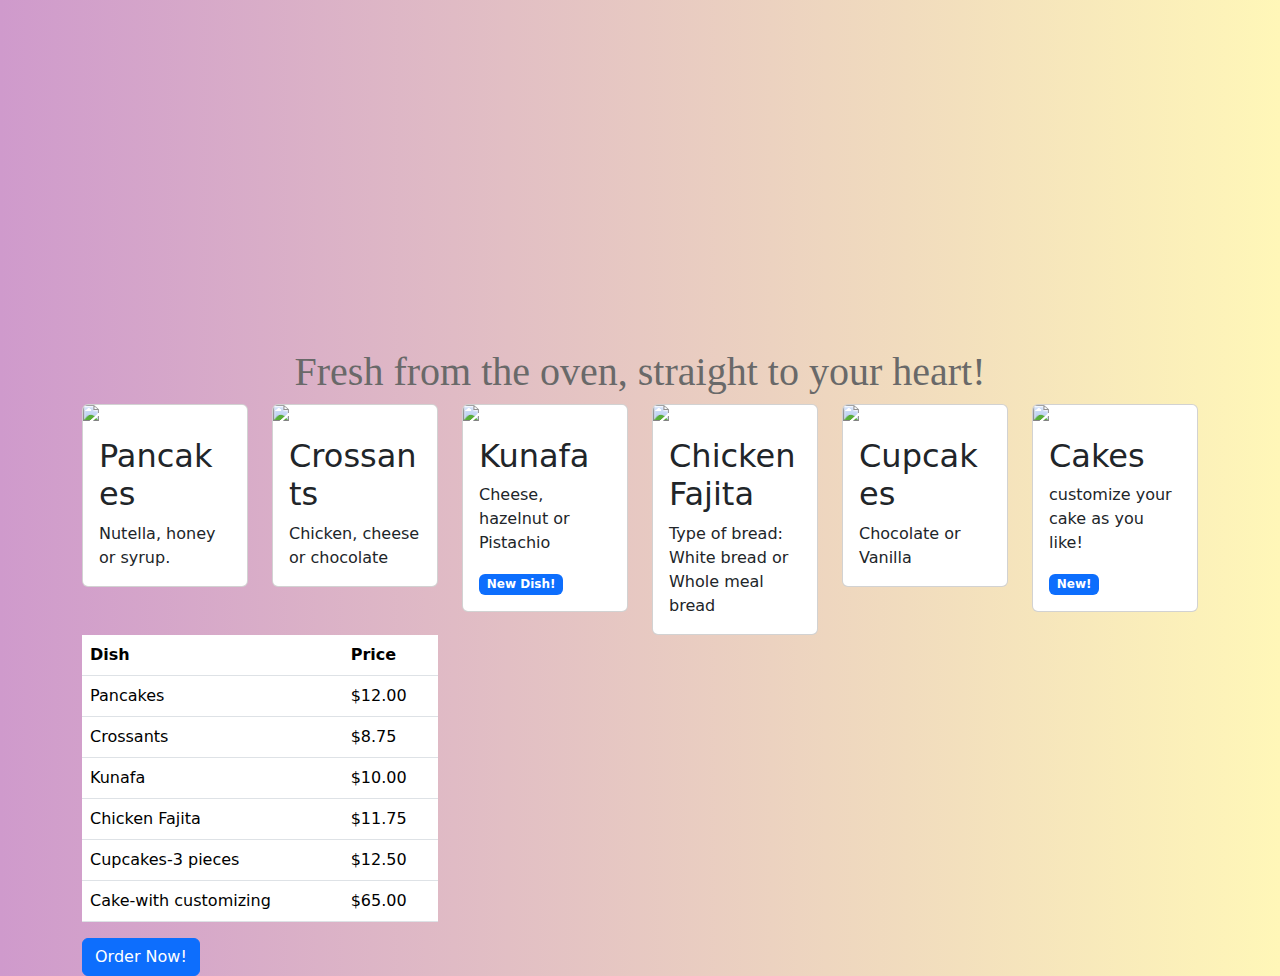
==== index.html @ f0bae674 "Added new items" ====
<!DOCTYPE html>
<html>

<head>
    <title> Lily's Bakery</title>
    <link href="https://cdn.jsdelivr.net/npm/bootstrap@5.3.3/dist/css/bootstrap.min.css" rel="stylesheet"
        integrity="sha384-QWTKZyjpPEjISv5WaRU9OFeRpok6YctnYmDr5pNlyT2bRjXh0JMhjY6hW+ALEwIH" crossorigin="anonymous">
    <link rel="stylesheet" href="stylee.css">
    <!--Placed the css file after the bootstrap so it overrides the bootstrap-->
    <link rel="icon" href="C:\Users\lilya\Downloads\Gold Cake Bakery Elegant Luxury Logo.jpg">
</head>

<body>
    <script src="https://cdn.jsdelivr.net/npm/bootstrap@5.3.3/dist/js/bootstrap.bundle.min.js"
        integrity="sha384-YvpcrYf0tY3lHB60NNkmXc5s9fDVZLESaAA55NDzOxhy9GkcIdslK1eN7N6jIeHz"
        crossorigin="anonymous"></script>
    <div class="container">
        <div class="row">
            <video width="300" height="300" autoplay muted>
                <source src="C:\Users\lilya\Downloads\Gold Cake Bakery Elegant Luxury Logo.mp4" type="video/mp4">
            </video>
        </div>
        <br>
        <br>
        <div class="row">
            <h1>
                <center>Fresh from the oven, straight to your heart!</center>
            </h1>
            <div class="col-12 col-lg-2">
                <div class="card">
                    <img src="https://40204166.fs1.hubspotusercontent-na1.net/hub/40204166/hubfs/New%20Recipe%20images/Sunday%20Pancakes%20Recipe%20NZ%20Chelsea%20Sugar.jpg?width=755&height=500&name=Sunday%20Pancakes%20Recipe%20NZ%20Chelsea%20Sugar.jpg"
                        class="card-img-top">
                    <div class="card-body">
                        <h2 class="card-title"> Pancakes</h2>
                        <p class="card-text"> Nutella, honey or syrup.</p>
                    </div>
                </div>
            </div>
            <div class="col-12 col-lg-2">
                <div class="card">
                    <img src="https://wildgrain.com/cdn/shop/products/IMG_9806_900x.jpg?v=1646136309"
                        class="card-img-top">
                    <div class="card-body">
                        <h2 class="card-title">Crossants</h2>
                        <p class="card-text">Chicken, cheese or chocolate</p>
                    </div>
                </div>
            </div>
            <div class="col-12 col-lg-2">
                <div class="card">
                    <img src="https://cdn.salla.sa/gnDp/BU92GtEApj9xrsMBML3dNjGvA49OjodPwsuaSbyU.jpg"
                        class="card-img-top">
                    <div class="card-body">
                        <h2 class="card-title">Kunafa</h2>
                        <p class="card-text">Cheese, hazelnut or Pistachio</p>
                        <span class="badge bg-primary">New Dish!</span>
                    </div>
                </div>
            </div>
            <div class="col-12 col-lg-2">
                <div class="card">
                    <img src="https://www.everyday-delicious.com/wp-content/uploads/2022/07/chicken-fajita-wraps-everyday-delicious-3.jpg"
                    class="card-img-top">
                    <div class="card-body">
                        <h2 class="card-title">Chicken Fajita</h2>
                        <p class="card-text">Type of bread: White bread or Whole meal bread</p>
                    </div>
                </div>
            </div>
            <div class="col-12 col-lg-2">
                <div class="card">
                    <img src="https://www.barleyandsage.com/wp-content/uploads/2023/02/mini-cupcakes-1200x1200-1-500x500.jpg"
                    class="card-img-top">
                    <div class="card-body">
                        <h2 class="card-title">Cupcakes</h2>
                        <p class="card-text">Chocolate or Vanilla </p>
                    </div>
                </div>
            </div>
            <div class="col-12 col-lg-2">
                <div class="card">
                    <img src="https://www.dailybreeze.com/wp-content/uploads/2018/12/LDN_L_DINE_DESSERTS-1-1.jpg?w=1024"
                    class="card-img-top">
                    <div class="card-body">
                        <h2 class="card-title">Cakes</h2>
                        <p class="card-text">customize your cake as you like!</p>
                        <span class="badge bg-primary">New!</span>
                    </div>
                </div>
            </div>
        </div>
        <div class="row">
            <div class="col-12 col-lg-4">
                <table class="table">
                    <tr>
                        <th>Dish</th>
                        <th>Price</th>
                    </tr>
                    <tr>
                        <td>Pancakes</td>
                        <td>$12.00</td>
                    </tr>
                    <tr>
                        <td>Crossants</td>
                        <td>$8.75</td>
                    </tr>
                    <tr>
                        <td>Kunafa</td>
                        <td>$10.00</td>
                    </tr>
                    <tr>
                        <td>Chicken Fajita</td>
                        <td>$11.75</td>
                    </tr>
                    <tr>
                        <td>Cupcakes-3 pieces</td>
                        <td>$12.50</td>
                    </tr>
                    <tr>
                        <td>Cake-with customizing</td>
                        <td>$65.00</td>
                    </tr>
                </table>
                <button type="button" class="btn btn-primary">Order Now!</button>
            </div>
        </div>
    </div>
</body>

</html>
---- stylee.css ----
body{
    background-image: linear-gradient(to right,rgb(207, 154, 204),rgb(255, 247, 184));
}
h1{
    color:dimgray;
    font-family:'Times New Roman', Times, serif;
}
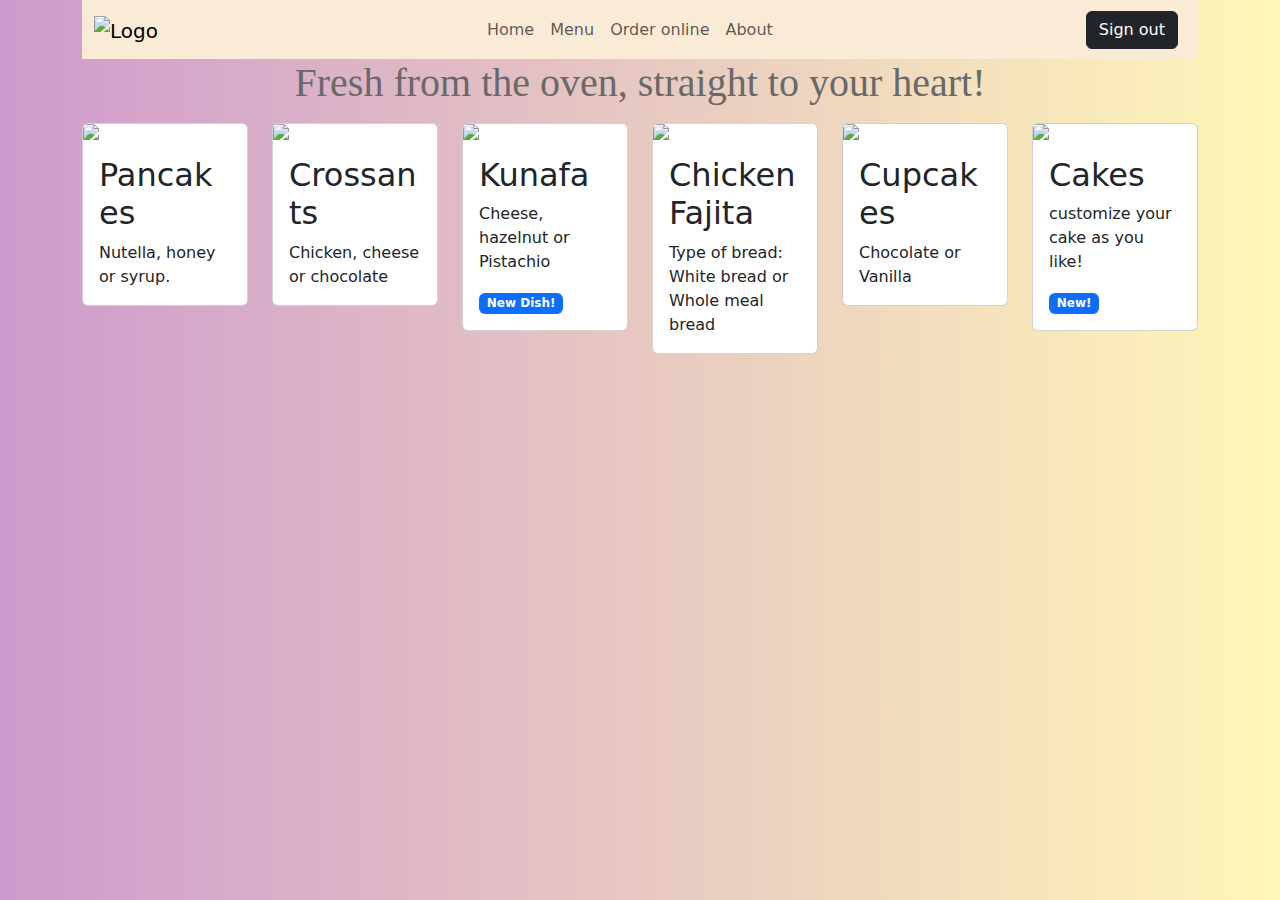
==== commit 7b4f7c90: "update :)" ====
--- a/index.html
+++ b/index.html
@@ -1,7 +1,13 @@
 <!DOCTYPE html>
-<html>
+<html lang="en-US">
 
 <head>
+    <meta charset="UTF-8">
+    <meta name="author" content="Lilyan">
+    <meta name="description" content="Lily's Bakery website">
+    <meta name="robots" content="index, follow">
+    <meta name="viewport" content="width=device-width, initial scale=1.0">
+    <meta name="handheldFriendly" content="true">
     <title> Lily's Bakery</title>
     <link href="https://cdn.jsdelivr.net/npm/bootstrap@5.3.3/dist/css/bootstrap.min.css" rel="stylesheet"
         integrity="sha384-QWTKZyjpPEjISv5WaRU9OFeRpok6YctnYmDr5pNlyT2bRjXh0JMhjY6hW+ALEwIH" crossorigin="anonymous">
@@ -15,17 +21,37 @@
         integrity="sha384-YvpcrYf0tY3lHB60NNkmXc5s9fDVZLESaAA55NDzOxhy9GkcIdslK1eN7N6jIeHz"
         crossorigin="anonymous"></script>
     <div class="container">
-        <div class="row">
-            <video width="300" height="300" autoplay muted>
-                <source src="C:\Users\lilya\Downloads\Gold Cake Bakery Elegant Luxury Logo.mp4" type="video/mp4">
-            </video>
-        </div>
-        <br>
-        <br>
-        <div class="row">
-            <h1>
-                <center>Fresh from the oven, straight to your heart!</center>
-            </h1>
+        <nav class="navbar navbar-expand-lg custom-navbar">
+            <div class="container-fluid align-text-center">
+              <a class="navbar-brand" href="index.html">
+                <img src="c:\Users\lilya\OneDrive\Desktop\logo.png" alt="Logo" width="90" height="45" class="d-inline align-text-top" />
+              </a>
+              <button class="navbar-toggler" type="button" data-bs-toggle="collapse" data-bs-target="#navbarNav" aria-controls="navbarNav" aria-expanded="false" aria-label="Toggle navigation">
+                <span class="navbar-toggler-icon"></span>
+              </button>
+              <div class="collapse navbar-collapse justify-content-center" id="navbarNav">
+                <ul class="navbar-nav">
+                  <li class="nav-item">
+                    <a class="nav-link" aria-current="page" href="index.html">Home</a>
+                  </li>
+                  <li class="nav-item">
+                    <a class="nav-link" href="/menu">Menu</a>
+                  </li>
+                  <li class="nav-item">
+                    <a class="nav-link" href="/order_online">Order online</a>
+                  </li>
+                  <li class="nav-item">
+                    <a class="nav-link" href="/about">About</a>
+                  </li>
+                </ul>
+              </div>
+              <button type="button" class="btn btn-dark" style="margin-right:0.5rem;">Sign out</button>
+            </div>
+          </nav>
+          <h1>
+            <center>Fresh from the oven, straight to your heart!</center>
+        </h1>
+        <div class="row" style="margin-top: 1rem;">
             <div class="col-12 col-lg-2">
                 <div class="card">
                     <img src="https://40204166.fs1.hubspotusercontent-na1.net/hub/40204166/hubfs/New%20Recipe%20images/Sunday%20Pancakes%20Recipe%20NZ%20Chelsea%20Sugar.jpg?width=755&height=500&name=Sunday%20Pancakes%20Recipe%20NZ%20Chelsea%20Sugar.jpg"
@@ -60,7 +86,7 @@
             <div class="col-12 col-lg-2">
                 <div class="card">
                     <img src="https://www.everyday-delicious.com/wp-content/uploads/2022/07/chicken-fajita-wraps-everyday-delicious-3.jpg"
-                    class="card-img-top">
+                        class="card-img-top">
                     <div class="card-body">
                         <h2 class="card-title">Chicken Fajita</h2>
                         <p class="card-text">Type of bread: White bread or Whole meal bread</p>
@@ -70,7 +96,7 @@
             <div class="col-12 col-lg-2">
                 <div class="card">
                     <img src="https://www.barleyandsage.com/wp-content/uploads/2023/02/mini-cupcakes-1200x1200-1-500x500.jpg"
-                    class="card-img-top">
+                        class="card-img-top">
                     <div class="card-body">
                         <h2 class="card-title">Cupcakes</h2>
                         <p class="card-text">Chocolate or Vanilla </p>
@@ -80,7 +106,7 @@
             <div class="col-12 col-lg-2">
                 <div class="card">
                     <img src="https://www.dailybreeze.com/wp-content/uploads/2018/12/LDN_L_DINE_DESSERTS-1-1.jpg?w=1024"
-                    class="card-img-top">
+                        class="card-img-top">
                     <div class="card-body">
                         <h2 class="card-title">Cakes</h2>
                         <p class="card-text">customize your cake as you like!</p>
@@ -89,41 +115,6 @@
                 </div>
             </div>
         </div>
-        <div class="row">
-            <div class="col-12 col-lg-4">
-                <table class="table">
-                    <tr>
-                        <th>Dish</th>
-                        <th>Price</th>
-                    </tr>
-                    <tr>
-                        <td>Pancakes</td>
-                        <td>$12.00</td>
-                    </tr>
-                    <tr>
-                        <td>Crossants</td>
-                        <td>$8.75</td>
-                    </tr>
-                    <tr>
-                        <td>Kunafa</td>
-                        <td>$10.00</td>
-                    </tr>
-                    <tr>
-                        <td>Chicken Fajita</td>
-                        <td>$11.75</td>
-                    </tr>
-                    <tr>
-                        <td>Cupcakes-3 pieces</td>
-                        <td>$12.50</td>
-                    </tr>
-                    <tr>
-                        <td>Cake-with customizing</td>
-                        <td>$65.00</td>
-                    </tr>
-                </table>
-                <button type="button" class="btn btn-primary">Order Now!</button>
-            </div>
-        </div>
     </div>
 </body>
 
--- a/stylee.css
+++ b/stylee.css
@@ -4,4 +4,7 @@
 h1{
     color:dimgray;
     font-family:'Times New Roman', Times, serif;
+}
+.custom-navbar{
+    background-color:antiquewhite;
 }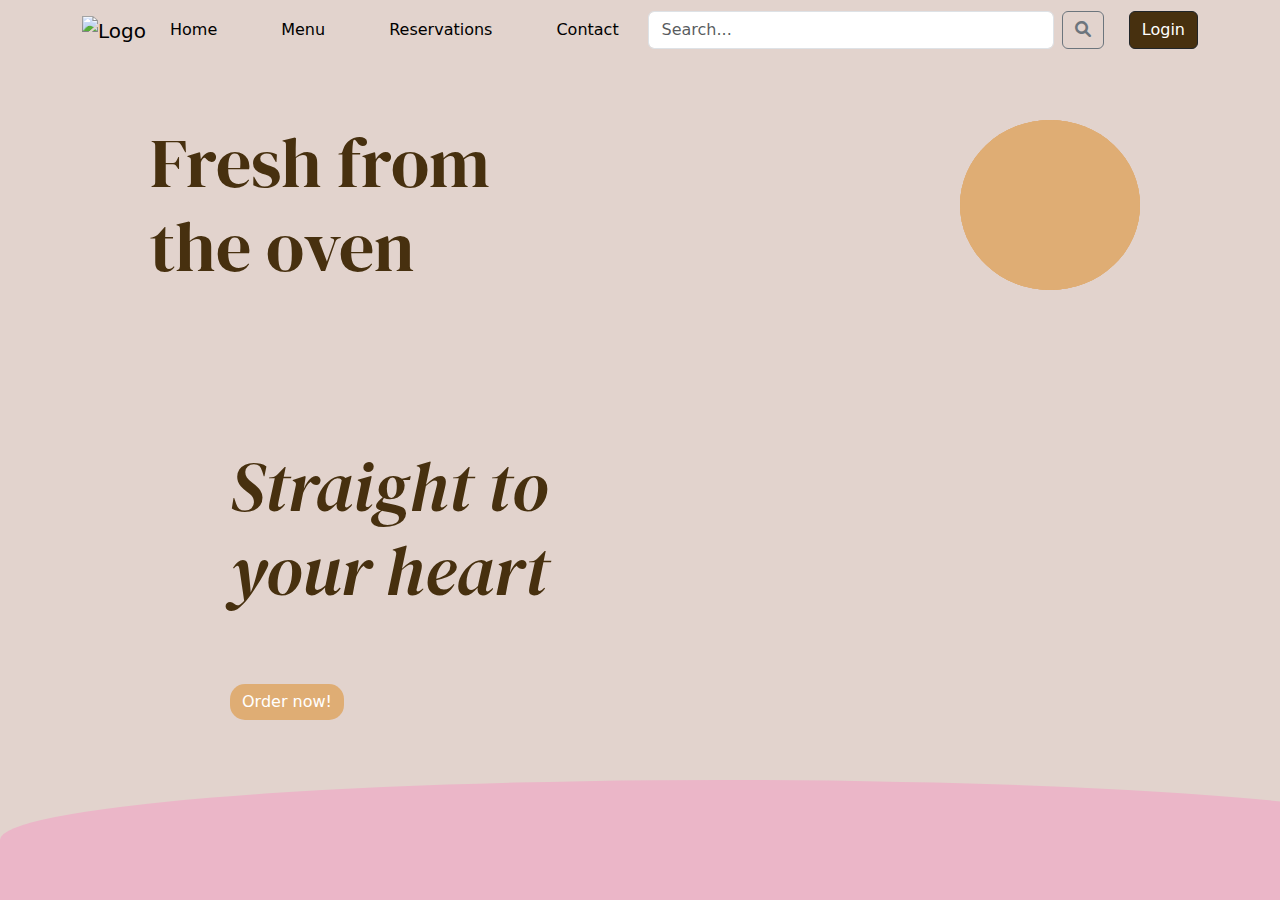
==== commit 2a64cead: "Added nav-bar and hero section:)" ====
--- a/index.html
+++ b/index.html
@@ -11,9 +11,13 @@
     <title> Lily's Bakery</title>
     <link href="https://cdn.jsdelivr.net/npm/bootstrap@5.3.3/dist/css/bootstrap.min.css" rel="stylesheet"
         integrity="sha384-QWTKZyjpPEjISv5WaRU9OFeRpok6YctnYmDr5pNlyT2bRjXh0JMhjY6hW+ALEwIH" crossorigin="anonymous">
-    <link rel="stylesheet" href="stylee.css">
+    <link rel="stylesheet" href="index.css">
     <!--Placed the css file after the bootstrap so it overrides the bootstrap-->
     <link rel="icon" href="C:\Users\lilya\Downloads\Gold Cake Bakery Elegant Luxury Logo.jpg">
+    <link href="https://cdnjs.cloudflare.com/ajax/libs/font-awesome/6.0.0-beta3/css/all.min.css" rel="stylesheet">
+    <!--for icons-->
+    <link href="https://fonts.googleapis.com/css2?family=DM+Serif+Display&display=swap" rel="stylesheet">
+    <!--google fonts!-->
 </head>
 
 <body>
@@ -21,36 +25,92 @@
         integrity="sha384-YvpcrYf0tY3lHB60NNkmXc5s9fDVZLESaAA55NDzOxhy9GkcIdslK1eN7N6jIeHz"
         crossorigin="anonymous"></script>
     <div class="container">
-        <nav class="navbar navbar-expand-lg custom-navbar">
-            <div class="container-fluid align-text-center">
-              <a class="navbar-brand" href="index.html">
-                <img src="c:\Users\lilya\OneDrive\Desktop\logo.png" alt="Logo" width="90" height="45" class="d-inline align-text-top" />
-              </a>
-              <button class="navbar-toggler" type="button" data-bs-toggle="collapse" data-bs-target="#navbarNav" aria-controls="navbarNav" aria-expanded="false" aria-label="Toggle navigation">
-                <span class="navbar-toggler-icon"></span>
-              </button>
-              <div class="collapse navbar-collapse justify-content-center" id="navbarNav">
-                <ul class="navbar-nav">
-                  <li class="nav-item">
-                    <a class="nav-link" aria-current="page" href="index.html">Home</a>
-                  </li>
-                  <li class="nav-item">
-                    <a class="nav-link" href="/menu">Menu</a>
-                  </li>
-                  <li class="nav-item">
-                    <a class="nav-link" href="/order_online">Order online</a>
-                  </li>
-                  <li class="nav-item">
-                    <a class="nav-link" href="/about">About</a>
-                  </li>
-                </ul>
-              </div>
-              <button type="button" class="btn btn-dark" style="margin-right:0.5rem;">Sign out</button>
+        <div class="row">
+            <nav class="navbar navbar-expand-md custom-navbar">
+                <div class="container-fluid">
+                    <a class="navbar-brand" href="index.html">
+                        <img src="c:\Users\lilya\Downloads\Gold Cake Bakery Elegant Luxury Logo.png" alt="Logo"
+                            width="95" height="95" class="d-inline align-text-top" />
+                    </a>
+                    <button class="navbar-toggler" type="button" data-bs-toggle="collapse" data-bs-target="#navbarNav"
+                        aria-controls="navbarNav" aria-expanded="false" aria-label="Toggle navigation">
+                        <span class="navbar-toggler-icon"></span>
+                    </button>
+                    <div class="collapse navbar-collapse" id="navbarNav">
+                        <ul class="navbar-nav me-auto mb-2 mb-lg-0">
+                            <li class="nav-item">
+                                <a class="nav-link active" aria-current="page" href="index.html">Home</a>
+                            </li>
+                            <li class="nav-item">
+                                <a class="nav-link active" href="/menu">Menu</a>
+                            </li>
+                            <li class="nav-item">
+                                <a class="nav-link active" href="/order_online">Reservations</a>
+                            </li>
+                            <li class="nav-item">
+                                <a class="nav-link active" href="/about">Contact</a>
+                            </li>
+                        </ul>
+                        <div class="container d-flex jsutify-content-center w-50">
+                            <div class="d-flex flex-grow-1">
+                                <input class="form-control me-2" type="search" placeholder="Search..."
+                                    aria-label="Search">
+                                <button class="btn btn-outline-secondary" type="button" id="search-addon">
+                                    <i class="fas fa-search"></i>
+                                </button>
+                            </div>
+                        </div>
+                    </div>
+                    <button type="button" class="btn btn-dark ms-2" style="background-color:#47300f;">Login</button>
+                </div>
+            </nav>
+        </div>
+        <div class="row">
+            <div class="col-lg-3">
+                <section class="hero">
+                    <img class="cupcake-hero-pic"
+                        src="https://www.halfbakedharvest.com/wp-content/uploads/2022/03/Double-Strawberry-Cupcakes-1.jpg"
+                        alt="cupcake">
+                    <div class="circle1"></div>
+                    <h1 class="header1">Fresh from
+                        <br> the oven
+                    </h1>
+                    <h1 class="header2" style=" font-style: italic;"> Straight to <br> your heart</h1>
+                    <button class="btn btn-warning order-button" type="button">Order now!</button>
+                    <div class="circle2"></div>
+                </section>
             </div>
-          </nav>
-          <h1>
-            <center>Fresh from the oven, straight to your heart!</center>
-        </h1>
+        </div>
+        <div class="row">
+            <div class="col-lg-3">
+                <section class="menu-sections">
+                    <div class="circle1"></div>
+                </section>
+            </div>
+        </div>
+        <div class="row">
+            <div class="col-lg-3">
+                <section class="about-us">
+                    <div class="circle1"></div>
+                </section>
+            </div>
+        </div>
+        <div class="row">
+            <div class="col-lg-3">
+                <section class="footer">
+                    <div class="circle1"></div>
+                </section>
+            </div>
+        </div>
+    </div>
+</body>
+
+</html>
+
+
+
+
+<!-- </h1>
         <div class="row" style="margin-top: 1rem;">
             <div class="col-12 col-lg-2">
                 <div class="card">
@@ -114,8 +174,4 @@
                     </div>
                 </div>
             </div>
-        </div>
-    </div>
-</body>
-
-</html>+        </div>-->--- a/index.css
+++ b/index.css
@@ -0,0 +1,77 @@
+body{
+    background-color:rgb(226,211,205);
+}
+.navbar-nav{
+    display:flex;
+    gap:3rem;
+}
+.header1{
+    color:#47300f;
+    font-size:70px;
+    position:absolute;
+    left:150px;
+    top:120px;
+    font-family:'DM Serif Display', serif;
+}
+.header2{
+    color:#47300f;
+    font-size:70px;
+    position:absolute;
+    left:230px;
+    bottom:280px;
+    font-family:'DM Serif Display', serif;
+}
+.order-button{
+    position:absolute;
+    left:230px;
+    bottom:180px;
+    background-color:#DFAD74;
+    color:white;
+    border:#DFAD74;
+    border-radius: 15px;
+    size:30px;
+}
+.order-button:hover{
+    background-color:#eab272;
+}
+.container{
+    display:grid;
+}
+.custom-navbar{
+    display:flex;
+    justify-content:space-between;
+    gap:2rem;
+}
+.cupcake-hero-pic{
+    height:520px;
+    width: 470px;
+    border-radius:70%;
+    position: absolute;
+    top: 110px;
+    right: 160px;
+    z-index: 2;
+}
+.circle1{
+    height: 170px;
+    width: 180px;
+    background-color:rgb(223,173,116);
+    border-radius:50%;
+    position: absolute;
+    top: 120px;
+    right: 140px;
+    align-content: last baseline;
+    z-index: 1;
+}
+.circle2{
+    width: 1450px;
+    height:120px;
+    border-top-right-radius: 50%;
+    border-top-left-radius: 50%;
+    background-color:#EBB6C8;
+    position:absolute;
+    bottom: 0px;
+    left:0px;
+    right:0px;
+    z-index:0;
+}
+
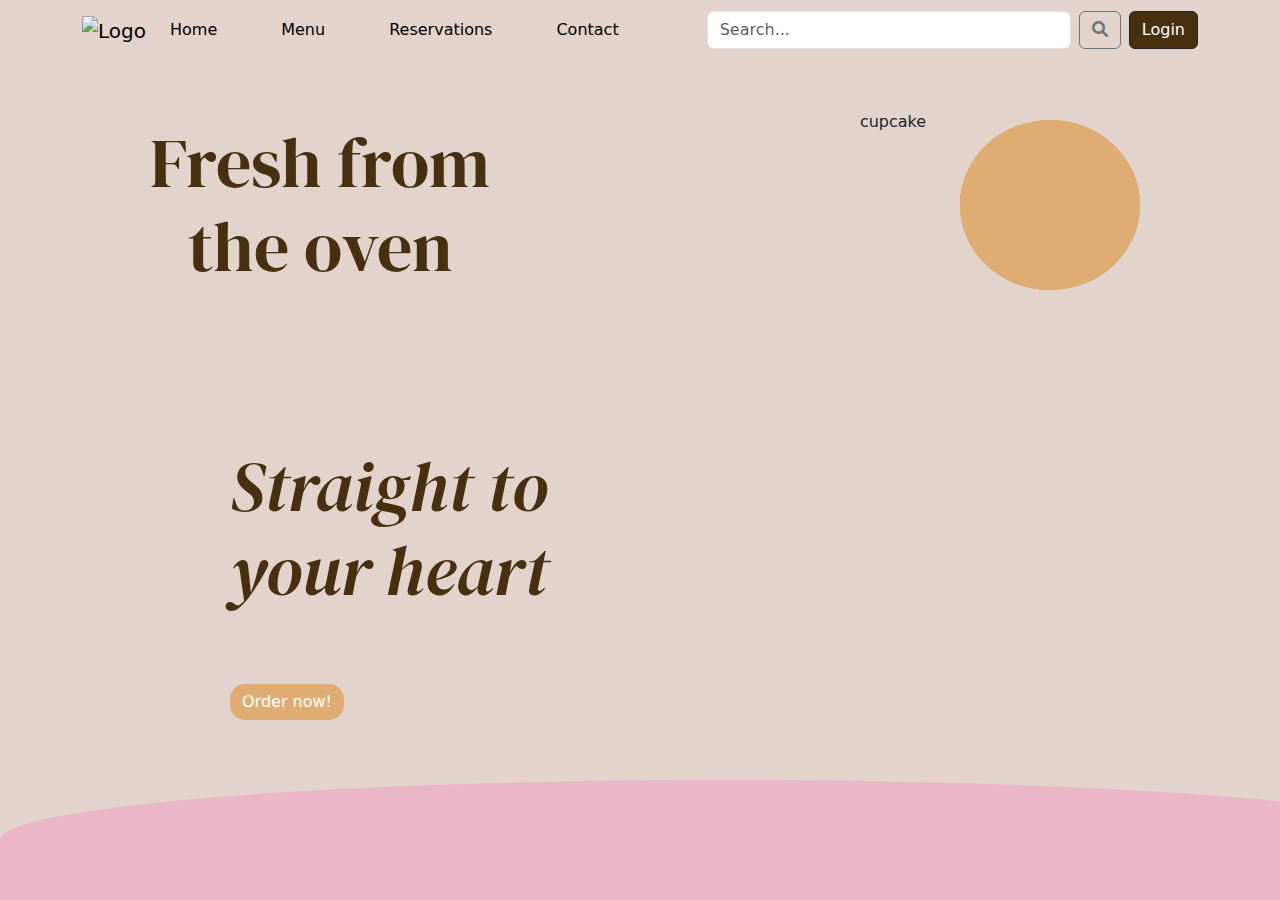
==== commit 511a25f6: "update" ====
--- a/index.html
+++ b/index.html
@@ -6,7 +6,7 @@
     <meta name="author" content="Lilyan">
     <meta name="description" content="Lily's Bakery website">
     <meta name="robots" content="index, follow">
-    <meta name="viewport" content="width=device-width, initial scale=1.0">
+    <meta name="viewport" content="width=device-width, initial-scale=1.0">
     <meta name="handheldFriendly" content="true">
     <title> Lily's Bakery</title>
     <link href="https://cdn.jsdelivr.net/npm/bootstrap@5.3.3/dist/css/bootstrap.min.css" rel="stylesheet"
@@ -29,8 +29,8 @@
             <nav class="navbar navbar-expand-md custom-navbar">
                 <div class="container-fluid">
                     <a class="navbar-brand" href="index.html">
-                        <img src="c:\Users\lilya\Downloads\Gold Cake Bakery Elegant Luxury Logo.png" alt="Logo"
-                            width="95" height="95" class="d-inline align-text-top" />
+                        <img src="C:\Users\lilya\Downloads\Gold Cake Bakery Elegant Luxury Logo.png" alt="Logo"
+                            width="130" height="80" class="d-inline align-text-top" />
                     </a>
                     <button class="navbar-toggler" type="button" data-bs-toggle="collapse" data-bs-target="#navbarNav"
                         aria-controls="navbarNav" aria-expanded="false" aria-label="Toggle navigation">
@@ -39,7 +39,7 @@
                     <div class="collapse navbar-collapse" id="navbarNav">
                         <ul class="navbar-nav me-auto mb-2 mb-lg-0">
                             <li class="nav-item">
-                                <a class="nav-link active" aria-current="page" href="index.html">Home</a>
+                                <a class="nav-link active" href="index.html">Home</a>
                             </li>
                             <li class="nav-item">
                                 <a class="nav-link active" href="/menu">Menu</a>
@@ -51,14 +51,11 @@
                                 <a class="nav-link active" href="/about">Contact</a>
                             </li>
                         </ul>
-                        <div class="container d-flex jsutify-content-center w-50">
-                            <div class="d-flex flex-grow-1">
-                                <input class="form-control me-2" type="search" placeholder="Search..."
-                                    aria-label="Search">
-                                <button class="btn btn-outline-secondary" type="button" id="search-addon">
-                                    <i class="fas fa-search"></i>
-                                </button>
-                            </div>
+                        <div class="d-flex flex-grow-1" style="margin-left: 5rem;">
+                            <input class="form-control me-2" type="search" placeholder="Search..." aria-label="Search">
+                            <button class="btn btn-outline-secondary" type="button">
+                                <i class="fas fa-search"></i>
+                            </button>
                         </div>
                     </div>
                     <button type="button" class="btn btn-dark ms-2" style="background-color:#47300f;">Login</button>
@@ -66,20 +63,18 @@
             </nav>
         </div>
         <div class="row">
-            <div class="col-lg-3">
-                <section class="hero">
-                    <img class="cupcake-hero-pic"
-                        src="https://www.halfbakedharvest.com/wp-content/uploads/2022/03/Double-Strawberry-Cupcakes-1.jpg"
-                        alt="cupcake">
-                    <div class="circle1"></div>
-                    <h1 class="header1">Fresh from
-                        <br> the oven
-                    </h1>
-                    <h1 class="header2" style=" font-style: italic;"> Straight to <br> your heart</h1>
-                    <button class="btn btn-warning order-button" type="button">Order now!</button>
-                    <div class="circle2"></div>
-                </section>
-            </div>
+            <section class="hero">
+                <img class="cupcake-hero-pic"
+                    src="https://www.halfbakedharvest.com/wp-content/uploads/2022/03/Double-Strawberry-Cupcakes-1.jpg"
+                    alt="cupcake">
+                <div class="circle1"></div>
+                <h1 class="header1">Fresh from
+                    <br> the oven
+                </h1>
+                <h1 class="header2" style=" font-style: italic;"> Straight to <br> your heart</h1>
+                <button class="btn btn-warning order-button" type="button">Order now!</button>
+                <div class="circle2"></div>
+            </section>
         </div>
         <div class="row">
             <div class="col-lg-3">
--- a/index.css
+++ b/index.css
@@ -1,77 +1,106 @@
-body{
-    background-color:rgb(226,211,205);
+body {
+    background-color: rgb(226, 211, 205);
 }
-.navbar-nav{
-    display:flex;
-    gap:3rem;
+.hero {
+    display: flex;
+    flex-wrap: wrap;
+    flex-direction: column;
+    align-items: center;
+    text-align: center;
 }
-.header1{
-    color:#47300f;
-    font-size:70px;
-    position:absolute;
-    left:150px;
-    top:120px;
-    font-family:'DM Serif Display', serif;
+
+@media (max-width: 768px) {
+    .hero {
+        flex-direction: column;
+        /* Stack items vertically */
+        gap: 20px;
+        /* Add space between items */
+    }
+
+    .cupcake-hero-pic,
+    .header1,
+    .header2,
+    .order-button,
+    .circle1 {
+        position: static;
+        /* Remove absolute positioning */
+        width: 50%;
+        /* Ensure full width */
+        margin: 10px 0;
+        /* Add margin for spacing */
+    }
 }
-.header2{
-    color:#47300f;
-    font-size:70px;
-    position:absolute;
-    left:230px;
-    bottom:280px;
-    font-family:'DM Serif Display', serif;
+
+
+.navbar-nav {
+    display: flex;
+    gap: 3rem;
 }
-.order-button{
-    position:absolute;
-    left:230px;
-    bottom:180px;
-    background-color:#DFAD74;
-    color:white;
-    border:#DFAD74;
+
+.header1 {
+    color: #47300f;
+    font-size: 70px;
+    position: absolute;
+    left: 150px;
+    top: 120px;
+    font-family: 'DM Serif Display', serif;
+}
+
+.header2 {
+    color: #47300f;
+    font-size: 70px;
+    position: absolute;
+    left: 230px;
+    bottom: 280px;
+    font-family: 'DM Serif Display', serif;
+}
+
+.order-button {
+    position: absolute;
+    left: 230px;
+    bottom: 180px;
+    background-color: #DFAD74;
+    color: white;
+    border: #DFAD74;
     border-radius: 15px;
-    size:30px;
+    size: 30px;
 }
-.order-button:hover{
-    background-color:#eab272;
+
+.order-button:hover {
+    background-color: #eab272;
 }
-.container{
-    display:grid;
-}
-.custom-navbar{
-    display:flex;
-    justify-content:space-between;
-    gap:2rem;
-}
-.cupcake-hero-pic{
-    height:520px;
+
+.cupcake-hero-pic {
+    height: 520px;
     width: 470px;
-    border-radius:70%;
+    border-radius: 70%;
     position: absolute;
     top: 110px;
     right: 160px;
     z-index: 2;
 }
-.circle1{
+
+.circle1 {
     height: 170px;
     width: 180px;
-    background-color:rgb(223,173,116);
-    border-radius:50%;
+    background-color: rgb(223, 173, 116);
+    border-radius: 50%;
     position: absolute;
     top: 120px;
     right: 140px;
     align-content: last baseline;
     z-index: 1;
 }
-.circle2{
+
+.circle2 {
     width: 1450px;
-    height:120px;
+    height: 120px;
     border-top-right-radius: 50%;
     border-top-left-radius: 50%;
-    background-color:#EBB6C8;
-    position:absolute;
+    background-color: #EBB6C8;
+    position: absolute;
     bottom: 0px;
-    left:0px;
-    right:0px;
-    z-index:0;
-}
-
+    left: 0px;
+    right: 0px;
+    z-index: 0;
+}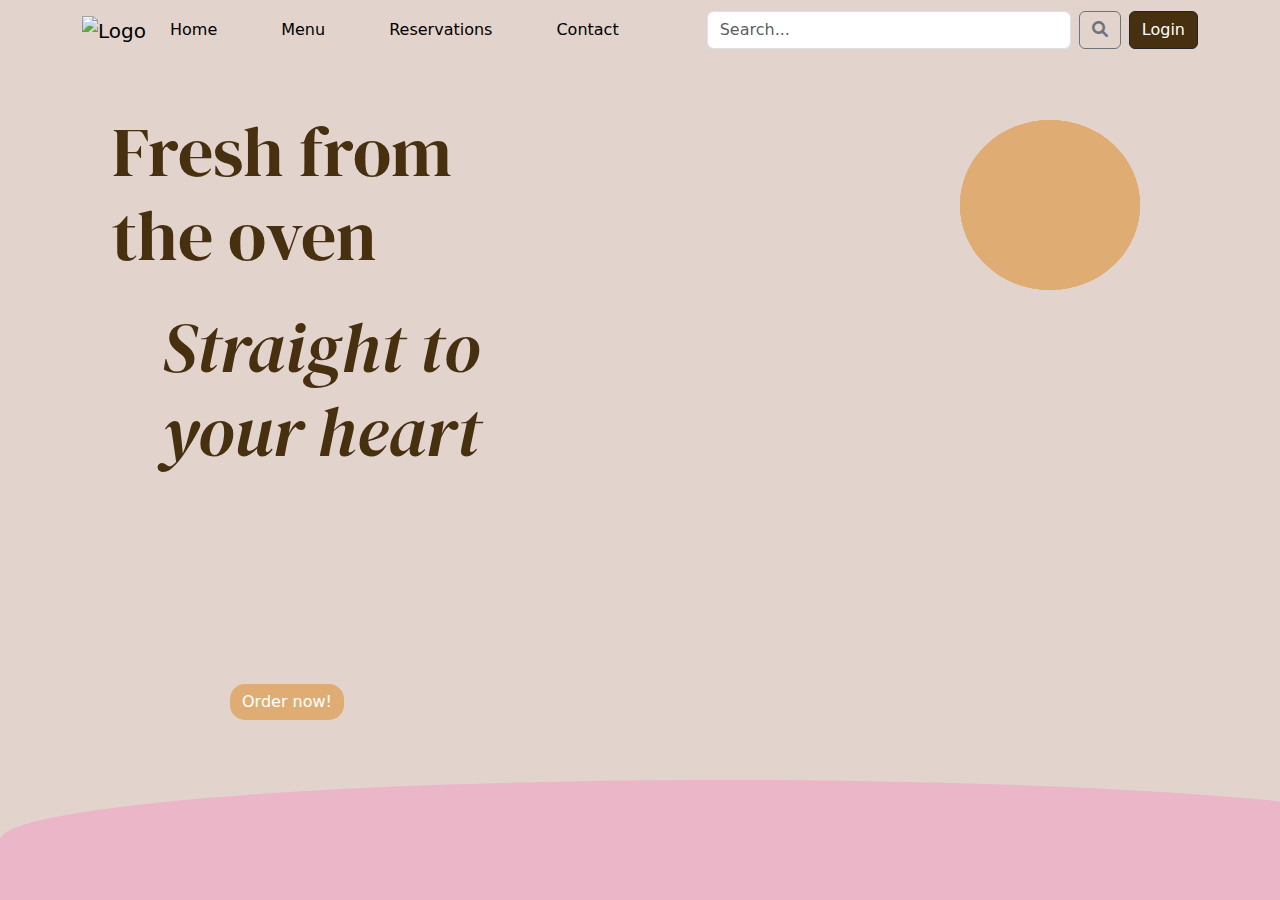
==== commit 61830331: "Done with Register.html and login.html :)" ====
--- a/index.html
+++ b/index.html
@@ -15,9 +15,7 @@
     <!--Placed the css file after the bootstrap so it overrides the bootstrap-->
     <link rel="icon" href="C:\Users\lilya\Downloads\Gold Cake Bakery Elegant Luxury Logo.jpg">
     <link href="https://cdnjs.cloudflare.com/ajax/libs/font-awesome/6.0.0-beta3/css/all.min.css" rel="stylesheet">
-    <!--for icons-->
     <link href="https://fonts.googleapis.com/css2?family=DM+Serif+Display&display=swap" rel="stylesheet">
-    <!--google fonts!-->
 </head>
 
 <body>
@@ -58,7 +56,9 @@
                             </button>
                         </div>
                     </div>
-                    <button type="button" class="btn btn-dark ms-2" style="background-color:#47300f;">Login</button>
+                    <a href="login.html">
+                        <button type="button" class="btn btn-dark ms-2" style="background-color:#47300f;">Login</button>
+                    </a>
                 </div>
             </nav>
         </div>
--- a/index.css
+++ b/index.css
@@ -1,37 +1,81 @@
 body {
     background-color: rgb(226, 211, 205);
 }
+
 .hero {
     display: flex;
     flex-wrap: wrap;
     flex-direction: column;
-    align-items: center;
-    text-align: center;
 }
 
 @media (max-width: 768px) {
     .hero {
+        display: flex;
         flex-direction: column;
-        /* Stack items vertically */
-        gap: 20px;
-        /* Add space between items */
+        text-align: center;
+        padding: 30px 5%;
+        align-items: center; /* Center horizontally */
     }
 
-    .cupcake-hero-pic,
-    .header1,
-    .header2,
-    .order-button,
+    .hero h1 {
+        font-size: 40px;
+        text-align: center;
+        margin-top: 0;
+        margin-left: 0;
+    }
+
+    .hero h2 {
+        font-size: 35px;
+        text-align: center;
+        margin-top: 0;
+        margin-left: 0;
+    }
+
+    .order-button {
+        font-size: 16px;
+        padding: 10px 20px;
+    }
+
+    .cupcake-hero-pic {
+        max-width: 60%;
+        max-height: 40%;
+        border-radius: 50%;
+        position: relative;
+        margin-top:65%;
+        margin-left: auto; /* Remove fixed left margin */
+        margin-right: auto; /* Center horizontally */
+        display: block; /* Ensure centering works */
+    }
+
     .circle1 {
-        position: static;
-        /* Remove absolute positioning */
-        width: 50%;
-        /* Ensure full width */
-        margin: 10px 0;
-        /* Add margin for spacing */
+        width: 100px;
+        height: 100px;
+        margin-top:60%;
+        top: 20px;
+        right: 50%; /* Center horizontally */ /* Adjust for accurate centering */
+    }
+
+    .circle2 {
+        height: 100px;
+        right: 50%; /* Center horizontally */ /* Adjust for accurate centering */
+    }
+
+    .navbar {
+        flex-direction: column;
+        gap: 10px;
+        align-items: center; /* Center navbar items */
+    }
+
+    .navbar-nav {
+        flex-direction: column; /* Stack navigation items vertically */
+        gap: 1rem;
+        align-items: center; /* Center navigation items */
+    }
+
+    .navbar-nav li { /* center nav bar list items*/
+        text-align: center;
     }
 }
-
-
 .navbar-nav {
     display: flex;
     gap: 3rem;
@@ -40,18 +84,16 @@
 .header1 {
     color: #47300f;
     font-size: 70px;
-    position: absolute;
-    left: 150px;
-    top: 120px;
+    margin-left: 30px;
+    margin-top: 50px;
     font-family: 'DM Serif Display', serif;
 }
 
 .header2 {
     color: #47300f;
     font-size: 70px;
-    position: absolute;
-    left: 230px;
-    bottom: 280px;
+    margin-left: 80px;
+    margin-top: 20px;
     font-family: 'DM Serif Display', serif;
 }
 
@@ -78,6 +120,7 @@
     top: 110px;
     right: 160px;
     z-index: 2;
+    margin-right:0;
 }
 
 .circle1 {
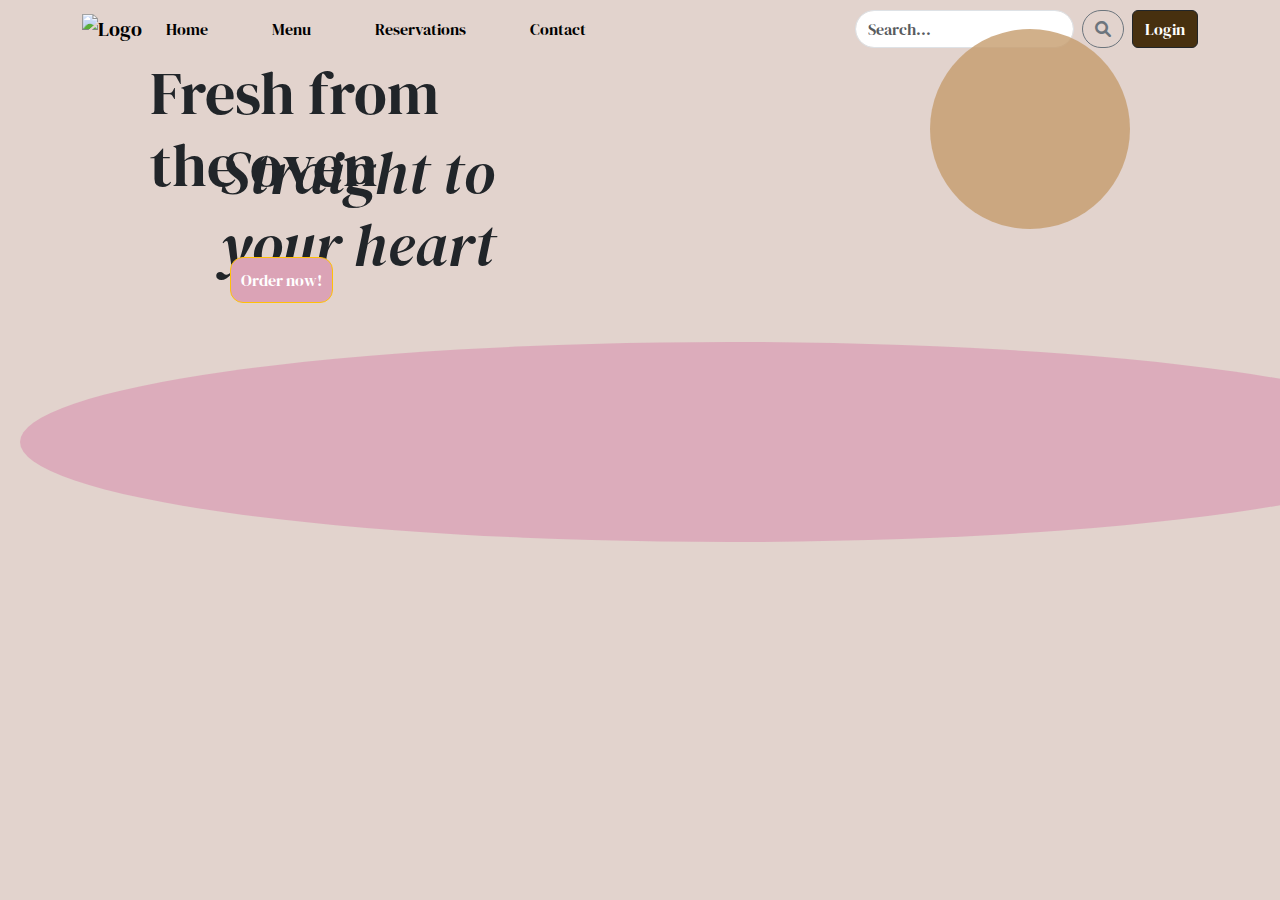
==== commit 161ade5b: "updates index.css & index.html" ====
--- a/index.html
+++ b/index.html
@@ -22,82 +22,85 @@
     <script src="https://cdn.jsdelivr.net/npm/bootstrap@5.3.3/dist/js/bootstrap.bundle.min.js"
         integrity="sha384-YvpcrYf0tY3lHB60NNkmXc5s9fDVZLESaAA55NDzOxhy9GkcIdslK1eN7N6jIeHz"
         crossorigin="anonymous"></script>
-    <div class="container">
+    <div class="container position-relative">
         <div class="row">
-            <nav class="navbar navbar-expand-md custom-navbar">
+              <nav class="navbar navbar-expand-md custom-navbar">
                 <div class="container-fluid">
-                    <a class="navbar-brand" href="index.html">
-                        <img src="C:\Users\lilya\Downloads\Gold Cake Bakery Elegant Luxury Logo.png" alt="Logo"
-                            width="130" height="80" class="d-inline align-text-top" />
-                    </a>
-                    <button class="navbar-toggler" type="button" data-bs-toggle="collapse" data-bs-target="#navbarNav"
-                        aria-controls="navbarNav" aria-expanded="false" aria-label="Toggle navigation">
-                        <span class="navbar-toggler-icon"></span>
-                    </button>
-                    <div class="collapse navbar-collapse" id="navbarNav">
-                        <ul class="navbar-nav me-auto mb-2 mb-lg-0">
-                            <li class="nav-item">
-                                <a class="nav-link active" href="index.html">Home</a>
-                            </li>
-                            <li class="nav-item">
-                                <a class="nav-link active" href="/menu">Menu</a>
-                            </li>
-                            <li class="nav-item">
-                                <a class="nav-link active" href="/order_online">Reservations</a>
-                            </li>
-                            <li class="nav-item">
-                                <a class="nav-link active" href="/about">Contact</a>
-                            </li>
-                        </ul>
-                        <div class="d-flex flex-grow-1" style="margin-left: 5rem;">
-                            <input class="form-control me-2" type="search" placeholder="Search..." aria-label="Search">
-                            <button class="btn btn-outline-secondary" type="button">
-                                <i class="fas fa-search"></i>
-                            </button>
-                        </div>
+                  <a class="navbar-brand" href="index.html">
+                    <img src="C:\Users\lilya\Downloads\Gold Cake Bakery Elegant Luxury Logo.png" alt="Logo"
+                         width="130" height="80" class="d-inline align-text-top" />
+                  </a>
+                  <button class="navbar-toggler" type="button" data-bs-toggle="collapse"
+                          data-bs-target="#navbarNav" aria-controls="navbarNav" aria-expanded="false"
+                          aria-label="Toggle navigation">
+                    <span class="navbar-toggler-icon"></span>
+                  </button>
+                  <div class="collapse navbar-collapse" id="navbarNav">
+                    <ul class="navbar-nav me-auto mb-2 mb-lg-0">
+                      <li class="nav-item">
+                        <a class="nav-link active" href="index.html">Home</a>
+                      </li>
+                      <li class="nav-item">
+                        <a class="nav-link active" href="/menu">Menu</a>
+                      </li>
+                      <li class="nav-item">
+                        <a class="nav-link active" href="/order_online">Reservations</a>
+                      </li>
+                      <li class="nav-item">
+                        <a class="nav-link active" href="/about">Contact</a>
+                      </li>
+                    </ul>
+                    <div class="d-flex search-bar">
+                      <input class="form-control me-2" type="search" placeholder="Search..." aria-label="Search">
+                      <button class="btn btn-outline-secondary" type="button">
+                        <i class="fas fa-search"></i>
+                      </button>
                     </div>
-                    <a href="login.html">
-                        <button type="button" class="btn btn-dark ms-2" style="background-color:#47300f;">Login</button>
-                    </a>
+                  </div>
+                  <a href="login.html">
+                    <button type="button" class="btn btn-dark ms-2" style="background-color:#47300f;">Login</button>
+                  </a>
                 </div>
-            </nav>
-        </div>
+              </nav>
+          </div>
         <div class="row">
-            <section class="hero">
-                <img class="cupcake-hero-pic"
-                    src="https://www.halfbakedharvest.com/wp-content/uploads/2022/03/Double-Strawberry-Cupcakes-1.jpg"
-                    alt="cupcake">
-                <div class="circle1"></div>
-                <h1 class="header1">Fresh from
-                    <br> the oven
-                </h1>
-                <h1 class="header2" style=" font-style: italic;"> Straight to <br> your heart</h1>
-                <button class="btn btn-warning order-button" type="button">Order now!</button>
-                <div class="circle2"></div>
-            </section>
+            <div class="col-lg-4 col-md-6">
+                <section class="hero">
+                    <img
+                        src="https://www.halfbakedharvest.com/wp-content/uploads/2022/03/Double-Strawberry-Cupcakes-1.jpg"
+                        alt="cupcake" class="img-fluid mb-3" >
+                    <div class="circle1"></div>
+                    <h1 class="header1">Fresh from
+                        <br> the oven
+                    </h1>
+                    <h1 class="header2" style=" font-style: italic;"> Straight to <br> your heart</h1>
+                    <button class="btn btn-warning order-button" type="button">Order now!</button>
+                    <div class="circle2"></div>
+                </section>
+            </div>
         </div>
         <div class="row">
             <div class="col-lg-3">
                 <section class="menu-sections">
-                    <div class="circle1"></div>
                 </section>
             </div>
         </div>
         <div class="row">
             <div class="col-lg-3">
                 <section class="about-us">
-                    <div class="circle1"></div>
                 </section>
             </div>
         </div>
         <div class="row">
             <div class="col-lg-3">
                 <section class="footer">
-                    <div class="circle1"></div>
                 </section>
             </div>
         </div>
     </div>
+    <script src="https://code.jquery.com/jquery-3.5.1.slim.min.js"></script>
+    <script src="https://cdn.jsdelivr.net/npm/@popperjs/core@2.9.3/dist/umd/popper.min.js"></script>
+    <script src="https://stackpath.bootstrapcdn.com/bootstrap/4.5.2/js/bootstrap.min.js"></script>
 </body>
 
 </html>
--- a/index.css
+++ b/index.css
@@ -1,149 +1,126 @@
 body {
-    background-color: rgb(226, 211, 205);
-}
-
-.hero {
-    display: flex;
-    flex-wrap: wrap;
-    flex-direction: column;
-}
-
-@media (max-width: 768px) {
-    .hero {
-        display: flex;
-        flex-direction: column;
-        text-align: center;
-        padding: 30px 5%;
-        align-items: center; /* Center horizontally */
+    background-color: #E2D3CD;
+    font-family: 'DM Serif Display', serif;
+  }
+  .search-bar {
+    max-width: 500px;
+    margin-left: 5rem;
+  }
+  .search-bar input {
+    border-radius: 20px;
+  }
+  .search-bar button {
+    border-radius: 20px;
+  }
+  .container {
+    position: relative;
+  }
+  .circle1, .circle2 {
+    position: absolute;
+    border-radius: 50%;
+    opacity: 0.8;
+    z-index: 0;
+  }
+  .header1 {
+    position: absolute;
+    top: 100%;
+    left: 80px;
+    font-size: 60px;
+  }
+     .header2 {
+    position: absolute;
+    top: 240%;
+    left: 150px;
+    font-size: 60px;
+  }
+  .img-fluid {
+    width: 350px;
+    height: 420px;
+    border-radius: 50%;
+    position: absolute;
+    top: 100%;
+    right: 140px;
+    z-index: 1;
+  }
+  label {
+    text-align: left;
+  }
+  .circle1 {
+    width: 200px;
+    height: 200px;
+    background-color: #C69C6D;
+    top: 50%;
+    right: 80px;
+  }
+  .order-button {
+    position: absolute;
+    top: 450%;
+    left: 160px;
+    border-radius: 13px;
+    padding: 10px;
+    background-color: #DBA3B6;
+    color: white;
+  }
+  .button:hover {
+    background-color: #847070;
+  }
+  .circle2 {
+    width: 1420px;
+    height: 200px;
+    background-color: #DBA3B6;
+    top: 600%;
+    left: -50px;
+  }
+  .btn:hover, .btn:active {
+    background-color: #a74465;
+    color: white;
+  }
+  @media (max-width: 768px) {
+    .container {
+      overflow: visible;
     }
-
-    .hero h1 {
-        font-size: 40px;
-        text-align: center;
-        margin-top: 0;
-        margin-left: 0;
+    .img-fluid {
+      z-index: 1;
+      width: 150px;
+      height: 200px;
     }
-
-    .hero h2 {
-        font-size: 35px;
-        text-align: center;
-        margin-top: 0;
-        margin-left: 0;
+    .circle1, .circle2 {
+      opacity: 0.5;
     }
-
-    .order-button {
-        font-size: 16px;
-        padding: 10px 20px;
+    .circle1 {
+      width: 100px;
+      height: 100px;
+      top: 30%;
+      right: -20px;
     }
-
-    .cupcake-hero-pic {
-        max-width: 60%;
-        max-height: 40%;
-        border-radius: 50%;
-        position: relative;
-        margin-top:65%;
-        margin-left: auto; /* Remove fixed left margin */
-        margin-right: auto; /* Center horizontally */
-        display: block; /* Ensure centering works */
+    .circle2 {
+      width: 100px;
+      height: 100px;
+      left: -30px;
     }
-
-    .circle1 {
-        width: 100px;
-        height: 100px;
-        margin-top:60%;
-        top: 20px;
-        right: 50%; /* Center horizontally */ /* Adjust for accurate centering */
+    .button {
+      top: 5%;
+      left: 10px;
     }
-
-    .circle2 {
-        height: 100px;
-        right: 50%; /* Center horizontally */ /* Adjust for accurate centering */
+    .btn {
+      margin-right: 40% !important;
+      margin-left: 40% !important;
     }
-
     .navbar {
-        flex-direction: column;
-        gap: 10px;
-        align-items: center; /* Center navbar items */
+      flex-direction: column;
+      gap: 10px;
+      align-items: center;
     }
-
     .navbar-nav {
-        flex-direction: column; /* Stack navigation items vertically */
-        gap: 1rem;
-        align-items: center; /* Center navigation items */
+      flex-direction: column;
+      gap: 1rem;
+      align-items: center;
     }
-
-    .navbar-nav li { /* center nav bar list items*/
-        text-align: center;
+    .navbar-nav li {
+      text-align: center;
     }
-}
-.navbar-nav {
+  }
+  .navbar-nav {
     display: flex;
     gap: 3rem;
-}
-
-.header1 {
-    color: #47300f;
-    font-size: 70px;
-    margin-left: 30px;
-    margin-top: 50px;
-    font-family: 'DM Serif Display', serif;
-}
-
-.header2 {
-    color: #47300f;
-    font-size: 70px;
-    margin-left: 80px;
-    margin-top: 20px;
-    font-family: 'DM Serif Display', serif;
-}
-
-.order-button {
-    position: absolute;
-    left: 230px;
-    bottom: 180px;
-    background-color: #DFAD74;
-    color: white;
-    border: #DFAD74;
-    border-radius: 15px;
-    size: 30px;
-}
-
-.order-button:hover {
-    background-color: #eab272;
-}
-
-.cupcake-hero-pic {
-    height: 520px;
-    width: 470px;
-    border-radius: 70%;
-    position: absolute;
-    top: 110px;
-    right: 160px;
-    z-index: 2;
-    margin-right:0;
-}
-
-.circle1 {
-    height: 170px;
-    width: 180px;
-    background-color: rgb(223, 173, 116);
-    border-radius: 50%;
-    position: absolute;
-    top: 120px;
-    right: 140px;
-    align-content: last baseline;
-    z-index: 1;
-}
-
-.circle2 {
-    width: 1450px;
-    height: 120px;
-    border-top-right-radius: 50%;
-    border-top-left-radius: 50%;
-    background-color: #EBB6C8;
-    position: absolute;
-    bottom: 0px;
-    left: 0px;
-    right: 0px;
-    z-index: 0;
-}+  }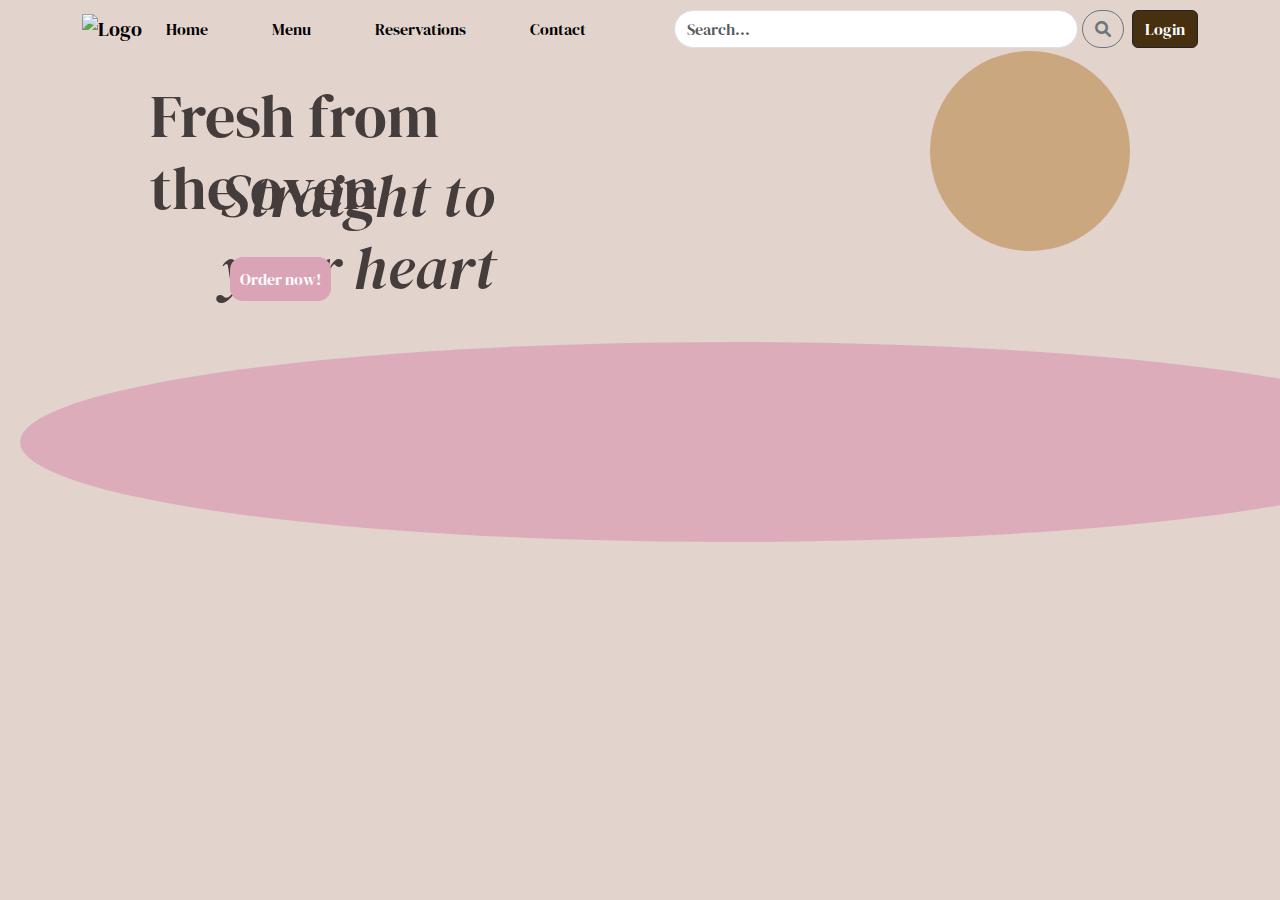
==== commit 528e9139: "." ====
--- a/index.html
+++ b/index.html
@@ -50,8 +50,8 @@
                         <a class="nav-link active" href="/about">Contact</a>
                       </li>
                     </ul>
-                    <div class="d-flex search-bar">
-                      <input class="form-control me-2" type="search" placeholder="Search..." aria-label="Search">
+                    <div class="d-flex search-bar flex-grow-1">
+                      <input class="form-control me-1" type="search" placeholder="Search..." aria-label="Search">
                       <button class="btn btn-outline-secondary" type="button">
                         <i class="fas fa-search"></i>
                       </button>
--- a/index.css
+++ b/index.css
@@ -1,126 +1,216 @@
 body {
-    background-color: #E2D3CD;
-    font-family: 'DM Serif Display', serif;
-  }
-  .search-bar {
-    max-width: 500px;
-    margin-left: 5rem;
-  }
-  .search-bar input {
-    border-radius: 20px;
-  }
-  .search-bar button {
-    border-radius: 20px;
-  }
+  background-color: #E2D3CD;
+  font-family: 'DM Serif Display', serif;
+}
+
+.search-bar {
+  max-width: 500px;
+  margin-left: 5rem;
+}
+
+.search-bar input {
+  border-radius: 20px;
+}
+
+.search-bar button {
+  border-radius: 20px;
+}
+
+.container {
+  position: relative;
+}
+
+.circle1,
+.circle2 {
+  position: absolute;
+  border-radius: 50%;
+  opacity: 0.8;
+  z-index: 0;
+}
+
+.header1 {
+  position: absolute;
+  top: 140%;
+  left: 80px;
+  font-size: 60px;
+}
+
+.header1,
+.header2 {
+  color: #453c3c;
+}
+
+.header2 {
+  position: absolute;
+  top: 280%;
+  left: 150px;
+  font-size: 60px;
+}
+
+.img-fluid {
+  width: 350px;
+  height: 420px;
+  border-radius: 50%;
+  position: absolute;
+  top: 130%;
+  right: 140px;
+  z-index: 1;
+}
+
+label {
+  text-align: left;
+}
+
+.circle1 {
+  width: 200px;
+  height: 200px;
+  background-color: #C69C6D;
+  top: 90%;
+  right: 80px;
+}
+
+.order-button {
+  position: absolute;
+  top: 450%;
+  left: 160px;
+  border-radius: 13px;
+  padding: 10px;
+  background-color: #DBA3B6;
+  color: white;
+  border: #a74465;
+}
+
+.circle2 {
+  width: 1420px;
+  height: 200px;
+  background-color: #DBA3B6;
+  top: 600%;
+  left: -50px;
+}
+
+.btn:hover,
+.btn:active {
+  background-color: #a74465;
+  color: white;
+}
+
+@media (max-width: 540px) {
   .container {
-    position: relative;
-  }
-  .circle1, .circle2 {
-    position: absolute;
-    border-radius: 50%;
+    overflow: visible;
+  }
+
+  .header1 {
+    font-size: 30px;
+    top: 350%;
+  }
+
+  .header2 {
+    font-size: 30px;
+    top: 430%;
+  }
+
+  .img-fluid {
+    z-index: 1;
+    width: 150px;
+    height: 200px;
+    right: 120px;
+  }
+
+  .circle1,
+  .circle2 {
     opacity: 0.8;
-    z-index: 0;
-  }
+  }
+
+  .circle1 {
+    width: 100px;
+    height: 100px;
+    top: 100%;
+    right: 120px;
+  }
+
+  .circle2 {
+    width: 100%;
+    height: 100px;
+    left: 0px;
+    top: 650%;
+  }
+
+  .btn {
+    margin-left:-5% !important;
+    top: 600%;
+  }
+
+  .navbar {
+    flex-direction: column;
+    gap: 6px;
+    align-items: center;
+  }
+
+  .navbar-nav {
+    flex-direction: column;
+    gap: 1rem;
+    align-items: center;
+  }
+
+  .navbar-nav li {
+    text-align: left;
+  }
+}
+
+.navbar-nav {
+  display: flex;
+  gap: 3rem;
+}
+
+@media (min-width: 550px) and (max-width: 1024px) {
   .header1 {
-    position: absolute;
-    top: 100%;
-    left: 80px;
-    font-size: 60px;
-  }
-     .header2 {
-    position: absolute;
-    top: 240%;
-    left: 150px;
-    font-size: 60px;
-  }
+    font-size: 50px;
+    top: 180%;
+    left: 50px;
+  }
+
+  .header2 {
+    font-size: 50px;
+    top: 320%;
+    left: 100px;
+  }
+
   .img-fluid {
-    width: 350px;
-    height: 420px;
-    border-radius: 50%;
-    position: absolute;
-    top: 100%;
-    right: 140px;
-    z-index: 1;
-  }
-  label {
+    width: 300px;
+    height: 350px;
+    right: 70px;
+    top: 170%;
+  }
+
+  .circle1 {
+    width: 180px;
+    height: 180px;
+    top: 130%;
+    right: 50px;
+  }
+
+  .circle2 {
+    width: 100%;
+    height: 150px;
+    top: 620%;
+    left: 0;
+  }
+
+  .order-button {
+    top: 480%;
+    left: 100px;
+  }
+  .navbar-nav {
+    flex-direction: column;
+    gap: 1rem;
+    align-items: center;
+  }
+
+  .navbar-nav li {
     text-align: left;
   }
-  .circle1 {
-    width: 200px;
-    height: 200px;
-    background-color: #C69C6D;
-    top: 50%;
-    right: 80px;
-  }
-  .order-button {
-    position: absolute;
-    top: 450%;
-    left: 160px;
-    border-radius: 13px;
-    padding: 10px;
-    background-color: #DBA3B6;
-    color: white;
-  }
-  .button:hover {
-    background-color: #847070;
-  }
-  .circle2 {
-    width: 1420px;
-    height: 200px;
-    background-color: #DBA3B6;
-    top: 600%;
-    left: -50px;
-  }
-  .btn:hover, .btn:active {
-    background-color: #a74465;
-    color: white;
-  }
-  @media (max-width: 768px) {
-    .container {
-      overflow: visible;
-    }
-    .img-fluid {
-      z-index: 1;
-      width: 150px;
-      height: 200px;
-    }
-    .circle1, .circle2 {
-      opacity: 0.5;
-    }
-    .circle1 {
-      width: 100px;
-      height: 100px;
-      top: 30%;
-      right: -20px;
-    }
-    .circle2 {
-      width: 100px;
-      height: 100px;
-      left: -30px;
-    }
-    .button {
-      top: 5%;
-      left: 10px;
-    }
-    .btn {
-      margin-right: 40% !important;
-      margin-left: 40% !important;
-    }
-    .navbar {
-      flex-direction: column;
-      gap: 10px;
-      align-items: center;
-    }
-    .navbar-nav {
-      flex-direction: column;
-      gap: 1rem;
-      align-items: center;
-    }
-    .navbar-nav li {
-      text-align: center;
-    }
-  }
-  .navbar-nav {
-    display: flex;
-    gap: 3rem;
-  }+  .search-bar{
+    min-width:20px;
+    width:30px;
+  }
+}